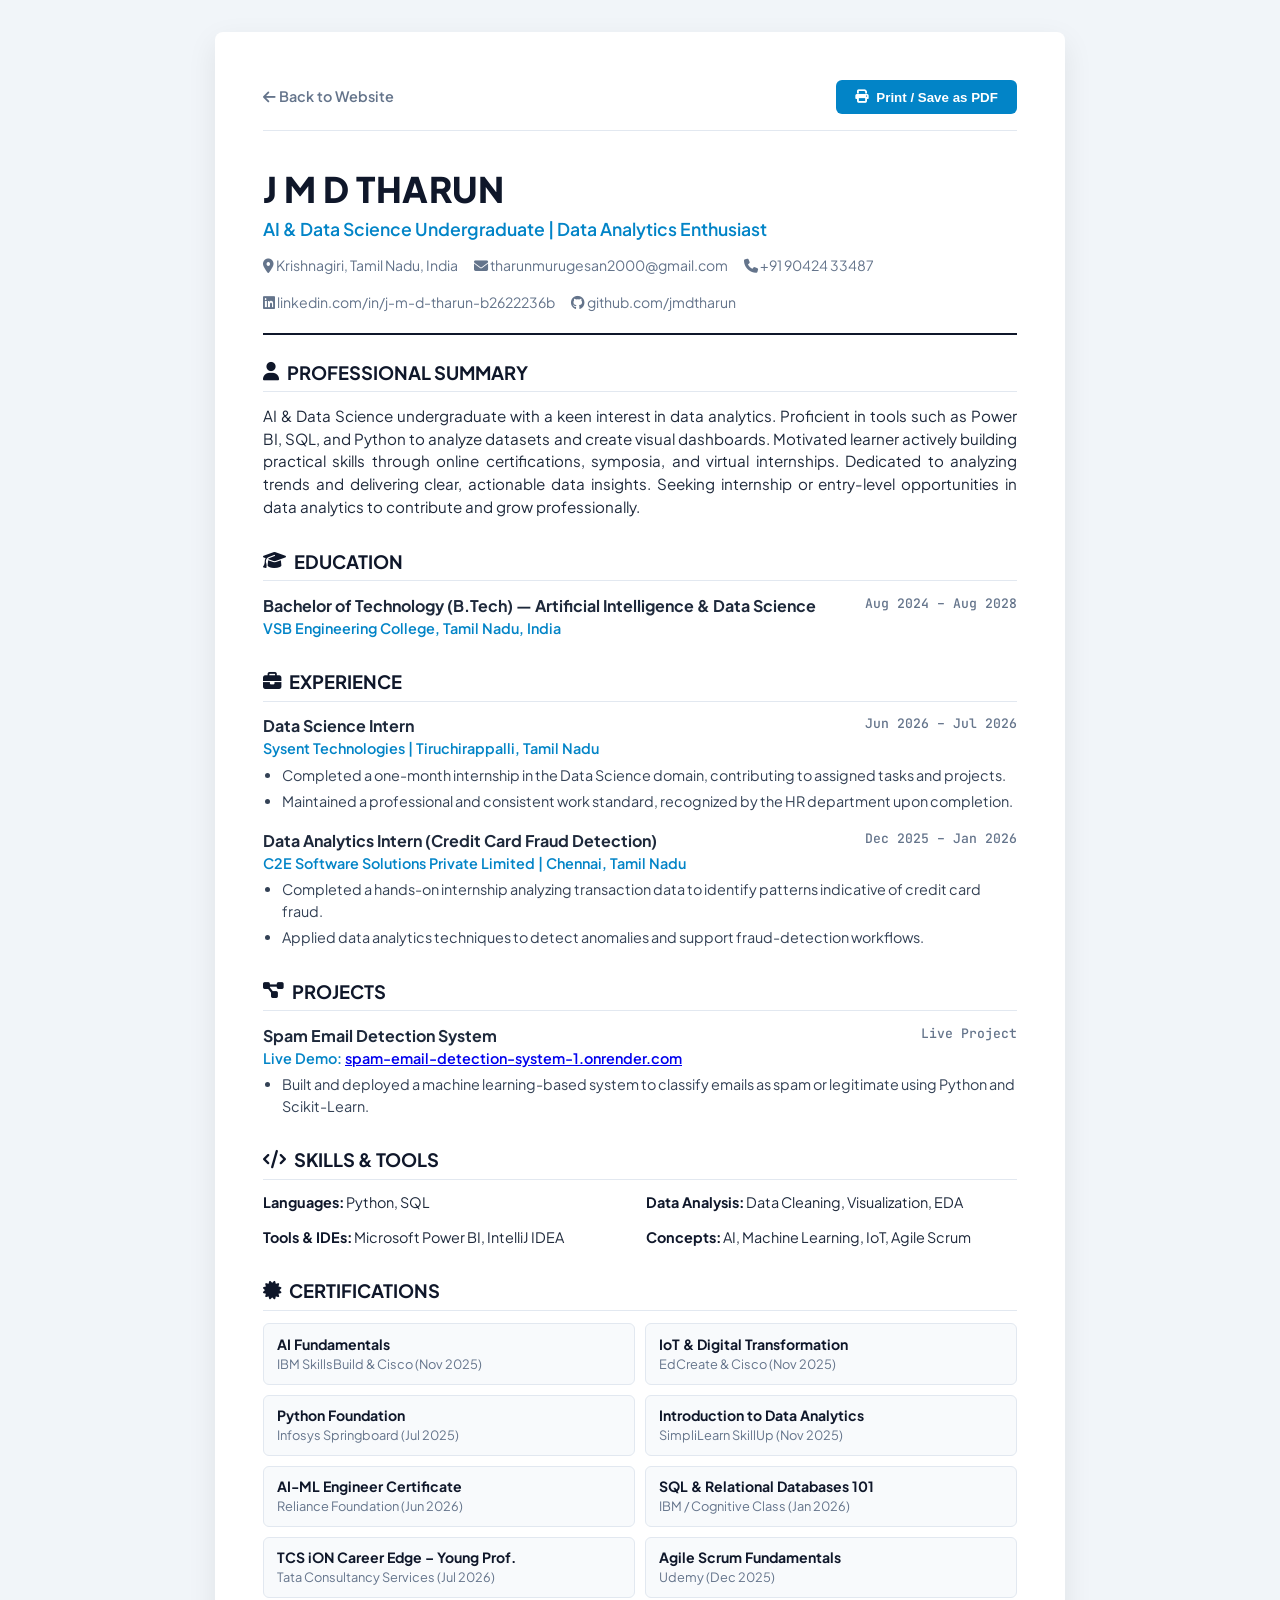
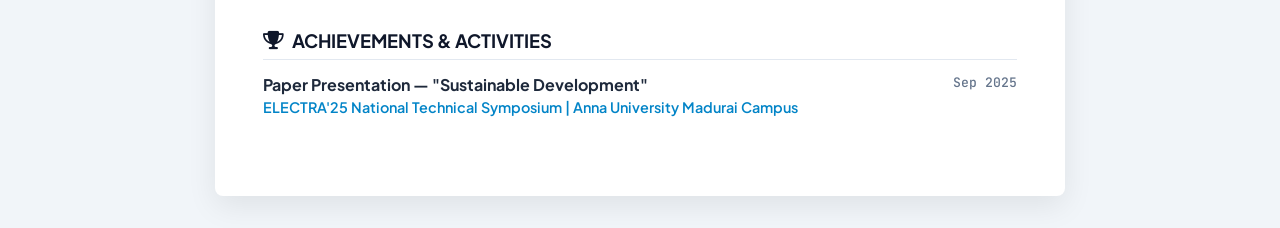
==== resume.html @ 5ec384f8 "Initial commit - Tharun J M D Portfolio website" ====
<!DOCTYPE html>
<html lang="en">
<head>
    <meta charset="UTF-8">
    <meta name="viewport" content="width=device-width, initial-scale=1.0">
    <title>J M D Tharun | Resume</title>
    <link href="https://fonts.googleapis.com/css2?family=Plus+Jakarta+Sans:wght@300;400;500;600;700;800&family=JetBrains+Mono:wght@400;500;600&display=swap" rel="stylesheet">
    <link rel="stylesheet" href="https://cdnjs.cloudflare.com/ajax/libs/font-awesome/6.5.1/css/all.min.css">
    <style>
        :root {
            --primary: #0f172a;
            --accent: #0284c7;
            --text-dark: #1e293b;
            --text-muted: #64748b;
            --border: #e2e8f0;
        }

        *, *::before, *::after {
            box-sizing: border-box;
            margin: 0;
            padding: 0;
        }

        body {
            font-family: 'Plus Jakarta Sans', sans-serif;
            background: #f1f5f9;
            color: var(--text-dark);
            line-height: 1.5;
            padding: 2rem 1rem;
        }

        .resume-container {
            max-width: 850px;
            margin: 0 auto;
            background: #ffffff;
            padding: 3rem;
            border-radius: 8px;
            box-shadow: 0 10px 30px rgba(0, 0, 0, 0.08);
        }

        .header-actions {
            display: flex;
            justify-content: space-between;
            align-items: center;
            margin-bottom: 2rem;
            padding-bottom: 1rem;
            border-bottom: 1px solid var(--border);
        }

        .btn-print {
            background: var(--accent);
            color: #fff;
            border: none;
            padding: 0.6rem 1.2rem;
            border-radius: 6px;
            font-weight: 600;
            cursor: pointer;
            display: inline-flex;
            align-items: center;
            gap: 0.5rem;
        }

        .btn-print:hover {
            background: #0369a1;
        }

        .back-link {
            color: var(--text-muted);
            text-decoration: none;
            font-weight: 600;
            font-size: 0.9rem;
        }

        .back-link:hover {
            color: var(--accent);
        }

        .resume-header {
            border-bottom: 2px solid var(--primary);
            padding-bottom: 1.2rem;
            margin-bottom: 1.5rem;
        }

        .name {
            font-size: 2.2rem;
            font-weight: 800;
            color: var(--primary);
            text-transform: uppercase;
            letter-spacing: 0.5px;
        }

        .title {
            font-size: 1.1rem;
            font-weight: 600;
            color: var(--accent);
            margin-bottom: 0.8rem;
        }

        .contact-info {
            display: flex;
            flex-wrap: wrap;
            gap: 1rem;
            font-size: 0.88rem;
            color: var(--text-muted);
        }

        .contact-info a {
            color: inherit;
            text-decoration: none;
        }

        .contact-info a:hover {
            color: var(--accent);
        }

        .section {
            margin-bottom: 1.8rem;
        }

        .section-title {
            font-size: 1.15rem;
            font-weight: 700;
            color: var(--primary);
            text-transform: uppercase;
            border-bottom: 1px solid var(--border);
            padding-bottom: 0.3rem;
            margin-bottom: 0.8rem;
            display: flex;
            align-items: center;
            gap: 0.5rem;
        }

        .summary {
            font-size: 0.95rem;
            color: var(--text-dark);
            text-align: justify;
        }

        .item {
            margin-bottom: 1rem;
        }

        .item-header {
            display: flex;
            justify-content: space-between;
            font-weight: 700;
            font-size: 1rem;
        }

        .item-sub {
            font-size: 0.9rem;
            color: var(--accent);
            font-weight: 600;
            margin-bottom: 0.3rem;
        }

        .item-date {
            font-family: 'JetBrains Mono', monospace;
            font-size: 0.82rem;
            color: var(--text-muted);
            font-weight: 500;
        }

        .item-list {
            padding-left: 1.2rem;
            font-size: 0.9rem;
            color: #334155;
        }

        .item-list li {
            margin-bottom: 0.3rem;
        }

        .skills-grid {
            display: grid;
            grid-template-columns: 1fr 1fr;
            gap: 0.8rem;
            font-size: 0.9rem;
        }

        .skill-group strong {
            color: var(--primary);
        }

        .cert-list {
            display: grid;
            grid-template-columns: 1fr 1fr;
            gap: 0.6rem;
            font-size: 0.88rem;
        }

        .cert-item {
            background: #f8fafc;
            padding: 0.6rem 0.8rem;
            border-radius: 6px;
            border: 1px solid var(--border);
        }

        .cert-title {
            font-weight: 700;
            color: var(--primary);
        }

        .cert-issuer {
            font-size: 0.8rem;
            color: var(--text-muted);
        }

        @media print {
            body {
                background: none;
                padding: 0;
            }
            .header-actions {
                display: none;
            }
            .resume-container {
                box-shadow: none;
                padding: 0;
                max-width: 100%;
            }
        }
    </style>
</head>
<body>

    <div class="resume-container">
        <div class="header-actions">
            <a href="index.html" class="back-link"><i class="fa-solid fa-arrow-left"></i> Back to Website</a>
            <button onclick="window.print()" class="btn-print"><i class="fa-solid fa-print"></i> Print / Save as PDF</button>
        </div>

        <header class="resume-header">
            <h1 class="name">J M D Tharun</h1>
            <div class="title">AI & Data Science Undergraduate | Data Analytics Enthusiast</div>
            <div class="contact-info">
                <span><i class="fa-solid fa-location-dot"></i> Krishnagiri, Tamil Nadu, India</span>
                <span><i class="fa-solid fa-envelope"></i> <a href="mailto:tharunmurugesan2000@gmail.com">tharunmurugesan2000@gmail.com</a></span>
                <span><i class="fa-solid fa-phone"></i> +91 90424 33487</span>
                <span><i class="fa-brands fa-linkedin"></i> <a href="https://linkedin.com/in/j-m-d-tharun-b2622236b" target="_blank">linkedin.com/in/j-m-d-tharun-b2622236b</a></span>
                <span><i class="fa-brands fa-github"></i> <a href="https://github.com/jmdtharun" target="_blank">github.com/jmdtharun</a></span>
            </div>
        </header>

        <section class="section">
            <h2 class="section-title"><i class="fa-solid fa-user"></i> Professional Summary</h2>
            <p class="summary">
                AI & Data Science undergraduate with a keen interest in data analytics. Proficient in tools such as Power BI, SQL, and Python to analyze datasets and create visual dashboards. Motivated learner actively building practical skills through online certifications, symposia, and virtual internships. Dedicated to analyzing trends and delivering clear, actionable data insights. Seeking internship or entry-level opportunities in data analytics to contribute and grow professionally.
            </p>
        </section>

        <section class="section">
            <h2 class="section-title"><i class="fa-solid fa-graduation-cap"></i> Education</h2>
            <div class="item">
                <div class="item-header">
                    <span>Bachelor of Technology (B.Tech) — Artificial Intelligence & Data Science</span>
                    <span class="item-date">Aug 2024 – Aug 2028</span>
                </div>
                <div class="item-sub">VSB Engineering College, Tamil Nadu, India</div>
            </div>
        </section>

        <section class="section">
            <h2 class="section-title"><i class="fa-solid fa-briefcase"></i> Experience</h2>
            
            <div class="item">
                <div class="item-header">
                    <span>Data Science Intern</span>
                    <span class="item-date">Jun 2026 – Jul 2026</span>
                </div>
                <div class="item-sub">Sysent Technologies | Tiruchirappalli, Tamil Nadu</div>
                <ul class="item-list">
                    <li>Completed a one-month internship in the Data Science domain, contributing to assigned tasks and projects.</li>
                    <li>Maintained a professional and consistent work standard, recognized by the HR department upon completion.</li>
                </ul>
            </div>

            <div class="item">
                <div class="item-header">
                    <span>Data Analytics Intern (Credit Card Fraud Detection)</span>
                    <span class="item-date">Dec 2025 – Jan 2026</span>
                </div>
                <div class="item-sub">C2E Software Solutions Private Limited | Chennai, Tamil Nadu</div>
                <ul class="item-list">
                    <li>Completed a hands-on internship analyzing transaction data to identify patterns indicative of credit card fraud.</li>
                    <li>Applied data analytics techniques to detect anomalies and support fraud-detection workflows.</li>
                </ul>
            </div>
        </section>

        <section class="section">
            <h2 class="section-title"><i class="fa-solid fa-diagram-project"></i> Projects</h2>
            <div class="item">
                <div class="item-header">
                    <span>Spam Email Detection System</span>
                    <span class="item-date">Live Project</span>
                </div>
                <div class="item-sub">Live Demo: <a href="https://spam-email-detection-system-1.onrender.com" target="_blank">spam-email-detection-system-1.onrender.com</a></div>
                <ul class="item-list">
                    <li>Built and deployed a machine learning-based system to classify emails as spam or legitimate using Python and Scikit-Learn.</li>
                </ul>
            </div>
        </section>

        <section class="section">
            <h2 class="section-title"><i class="fa-solid fa-code"></i> Skills & Tools</h2>
            <div class="skills-grid">
                <div class="skill-group"><strong>Languages:</strong> Python, SQL</div>
                <div class="skill-group"><strong>Data Analysis:</strong> Data Cleaning, Visualization, EDA</div>
                <div class="skill-group"><strong>Tools & IDEs:</strong> Microsoft Power BI, IntelliJ IDEA</div>
                <div class="skill-group"><strong>Concepts:</strong> AI, Machine Learning, IoT, Agile Scrum</div>
            </div>
        </section>

        <section class="section">
            <h2 class="section-title"><i class="fa-solid fa-certificate"></i> Certifications</h2>
            <div class="cert-list">
                <div class="cert-item">
                    <div class="cert-title">AI Fundamentals</div>
                    <div class="cert-issuer">IBM SkillsBuild & Cisco (Nov 2025)</div>
                </div>
                <div class="cert-item">
                    <div class="cert-title">IoT & Digital Transformation</div>
                    <div class="cert-issuer">EdCreate & Cisco (Nov 2025)</div>
                </div>
                <div class="cert-item">
                    <div class="cert-title">Python Foundation</div>
                    <div class="cert-issuer">Infosys Springboard (Jul 2025)</div>
                </div>
                <div class="cert-item">
                    <div class="cert-title">Introduction to Data Analytics</div>
                    <div class="cert-issuer">SimpliLearn SkillUp (Nov 2025)</div>
                </div>
                <div class="cert-item">
                    <div class="cert-title">AI-ML Engineer Certificate</div>
                    <div class="cert-issuer">Reliance Foundation (Jun 2026)</div>
                </div>
                <div class="cert-item">
                    <div class="cert-title">SQL & Relational Databases 101</div>
                    <div class="cert-issuer">IBM / Cognitive Class (Jan 2026)</div>
                </div>
                <div class="cert-item">
                    <div class="cert-title">TCS iON Career Edge – Young Prof.</div>
                    <div class="cert-issuer">Tata Consultancy Services (Jul 2026)</div>
                </div>
                <div class="cert-item">
                    <div class="cert-title">Agile Scrum Fundamentals</div>
                    <div class="cert-issuer">Udemy (Dec 2025)</div>
                </div>
            </div>
        </section>

        <section class="section">
            <h2 class="section-title"><i class="fa-solid fa-trophy"></i> Achievements & Activities</h2>
            <div class="item">
                <div class="item-header">
                    <span>Paper Presentation — "Sustainable Development"</span>
                    <span class="item-date">Sep 2025</span>
                </div>
                <div class="item-sub">ELECTRA'25 National Technical Symposium | Anna University Madurai Campus</div>
            </div>
        </section>
    </div>

</body>
</html>
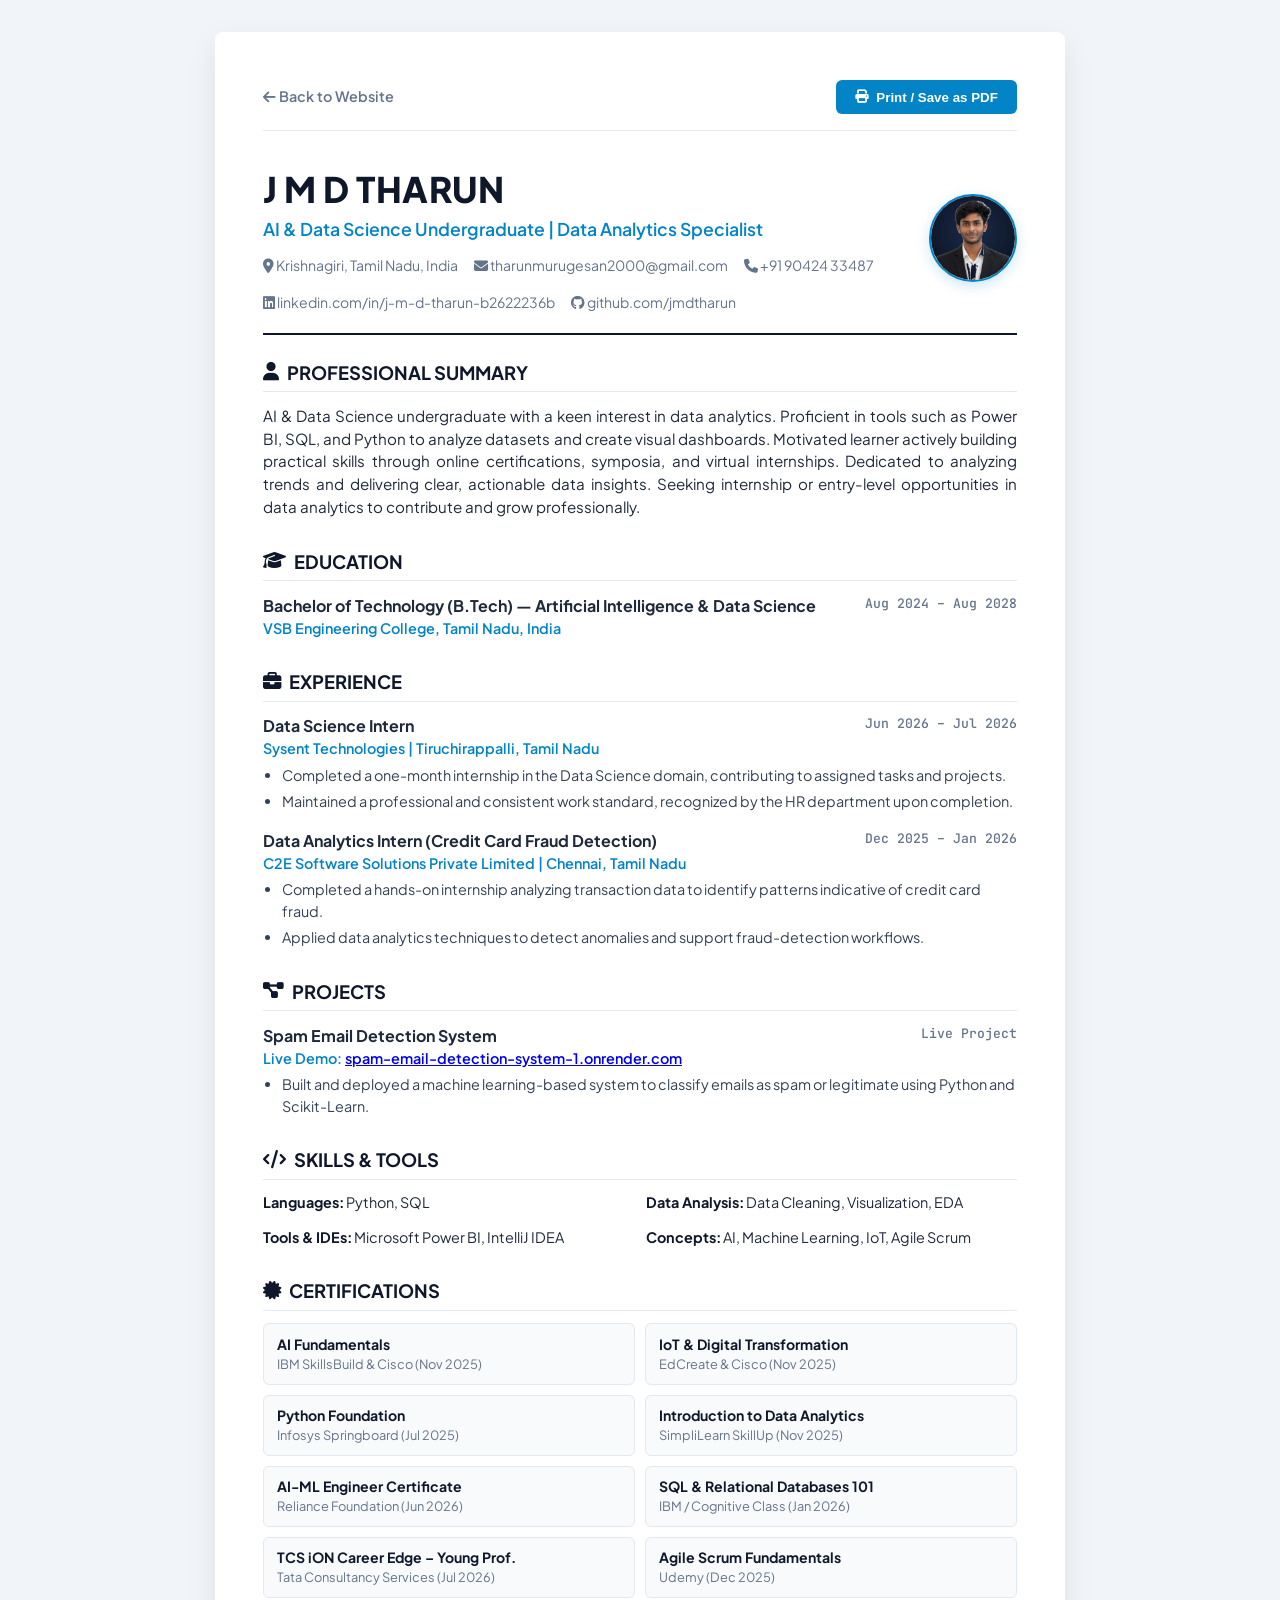
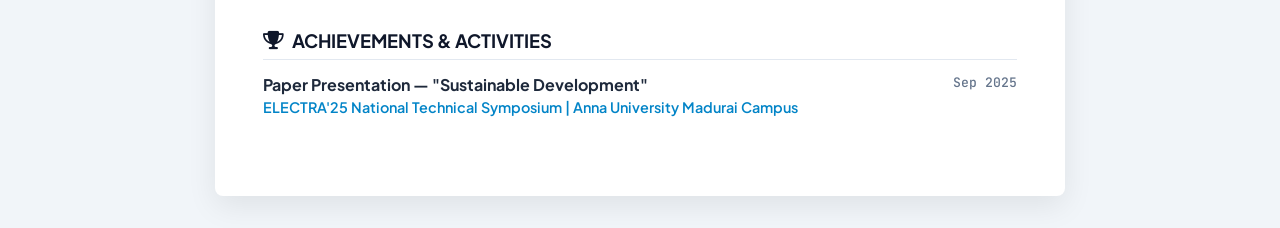
==== commit 65812bce: "feat: add professional profile portrait and enhance portfolio styling and resume" ====
--- a/resume.html
+++ b/resume.html
@@ -76,9 +76,28 @@
         }
 
         .resume-header {
+            display: flex;
+            align-items: center;
+            justify-content: space-between;
+            gap: 1.5rem;
             border-bottom: 2px solid var(--primary);
             padding-bottom: 1.2rem;
             margin-bottom: 1.5rem;
+        }
+
+        .resume-header-text {
+            flex-grow: 1;
+        }
+
+        .resume-avatar {
+            width: 88px;
+            height: 88px;
+            border-radius: 50%;
+            object-fit: cover;
+            object-position: center 15%;
+            border: 2px solid var(--accent);
+            box-shadow: 0 4px 14px rgba(2, 132, 199, 0.2);
+            flex-shrink: 0;
         }
 
         .name {
@@ -206,6 +225,65 @@
             color: var(--text-muted);
         }
 
+        /* Mobile Responsiveness */
+        @media (max-width: 640px) {
+            body {
+                padding: 1rem 0.5rem;
+            }
+
+            .resume-container {
+                padding: 1.25rem 1rem;
+                border-radius: 6px;
+            }
+
+            .header-actions {
+                flex-direction: column;
+                gap: 0.8rem;
+                align-items: stretch;
+                margin-bottom: 1.2rem;
+            }
+
+            .back-link {
+                text-align: center;
+                padding: 0.4rem;
+            }
+
+            .btn-print {
+                justify-content: center;
+                width: 100%;
+            }
+
+            .name {
+                font-size: 1.6rem;
+            }
+
+            .title {
+                font-size: 0.95rem;
+            }
+
+            .contact-info {
+                flex-direction: column;
+                gap: 0.4rem;
+                font-size: 0.82rem;
+            }
+
+            .item-header {
+                flex-direction: column;
+                gap: 0.2rem;
+                font-size: 0.95rem;
+            }
+
+            .skills-grid {
+                grid-template-columns: 1fr;
+                gap: 0.5rem;
+            }
+
+            .cert-list {
+                grid-template-columns: 1fr;
+                gap: 0.5rem;
+            }
+        }
+
         @media print {
             body {
                 background: none;
@@ -231,15 +309,18 @@
         </div>
 
         <header class="resume-header">
-            <h1 class="name">J M D Tharun</h1>
-            <div class="title">AI & Data Science Undergraduate | Data Analytics Enthusiast</div>
-            <div class="contact-info">
-                <span><i class="fa-solid fa-location-dot"></i> Krishnagiri, Tamil Nadu, India</span>
-                <span><i class="fa-solid fa-envelope"></i> <a href="mailto:tharunmurugesan2000@gmail.com">tharunmurugesan2000@gmail.com</a></span>
-                <span><i class="fa-solid fa-phone"></i> +91 90424 33487</span>
-                <span><i class="fa-brands fa-linkedin"></i> <a href="https://linkedin.com/in/j-m-d-tharun-b2622236b" target="_blank">linkedin.com/in/j-m-d-tharun-b2622236b</a></span>
-                <span><i class="fa-brands fa-github"></i> <a href="https://github.com/jmdtharun" target="_blank">github.com/jmdtharun</a></span>
-            </div>
+            <div class="resume-header-text">
+                <h1 class="name">J M D Tharun</h1>
+                <div class="title">AI & Data Science Undergraduate | Data Analytics Specialist</div>
+                <div class="contact-info">
+                    <span><i class="fa-solid fa-location-dot"></i> Krishnagiri, Tamil Nadu, India</span>
+                    <span><i class="fa-solid fa-envelope"></i> <a href="mailto:tharunmurugesan2000@gmail.com">tharunmurugesan2000@gmail.com</a></span>
+                    <span><i class="fa-solid fa-phone"></i> +91 90424 33487</span>
+                    <span><i class="fa-brands fa-linkedin"></i> <a href="https://linkedin.com/in/j-m-d-tharun-b2622236b" target="_blank">linkedin.com/in/j-m-d-tharun-b2622236b</a></span>
+                    <span><i class="fa-brands fa-github"></i> <a href="https://github.com/jmdtharun" target="_blank">github.com/jmdtharun</a></span>
+                </div>
+            </div>
+            <img src="assets/images/profile-portrait.png" alt="J M D Tharun - AI & Data Science" class="resume-avatar">
         </header>
 
         <section class="section">
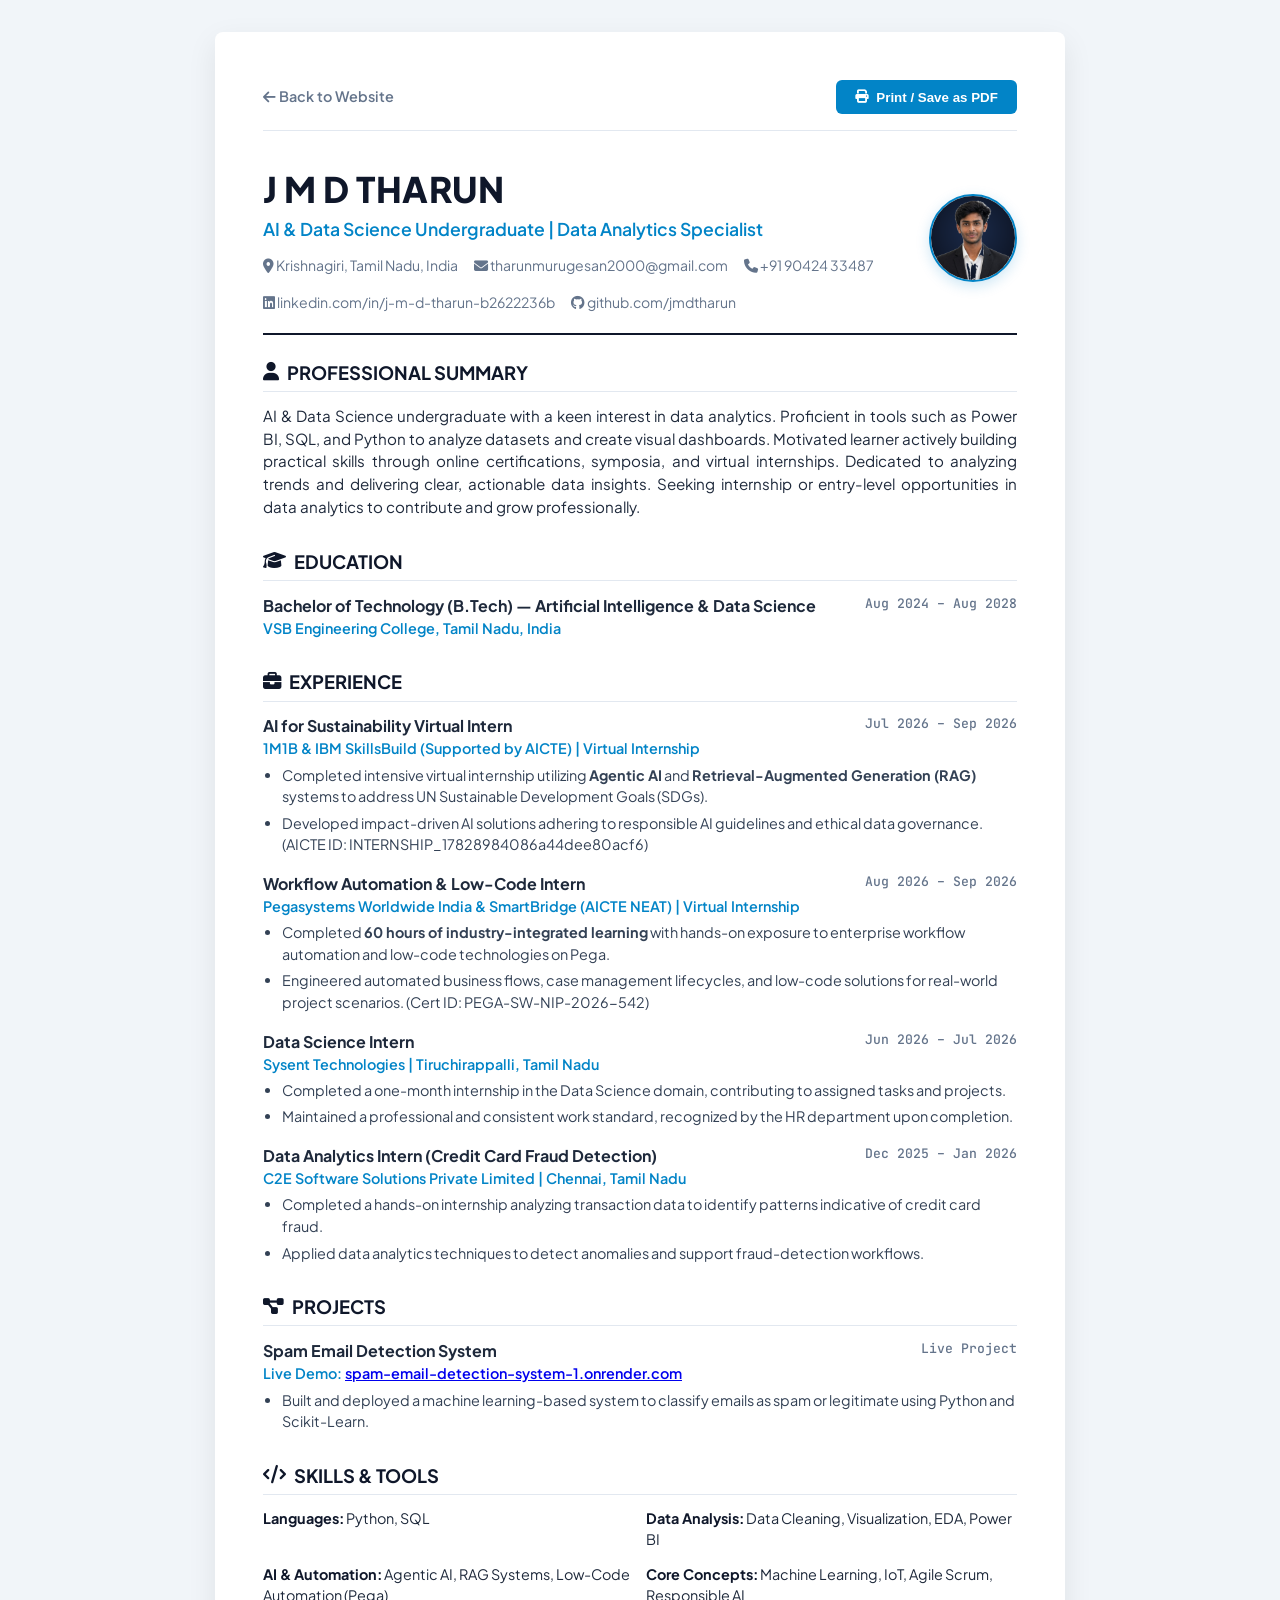
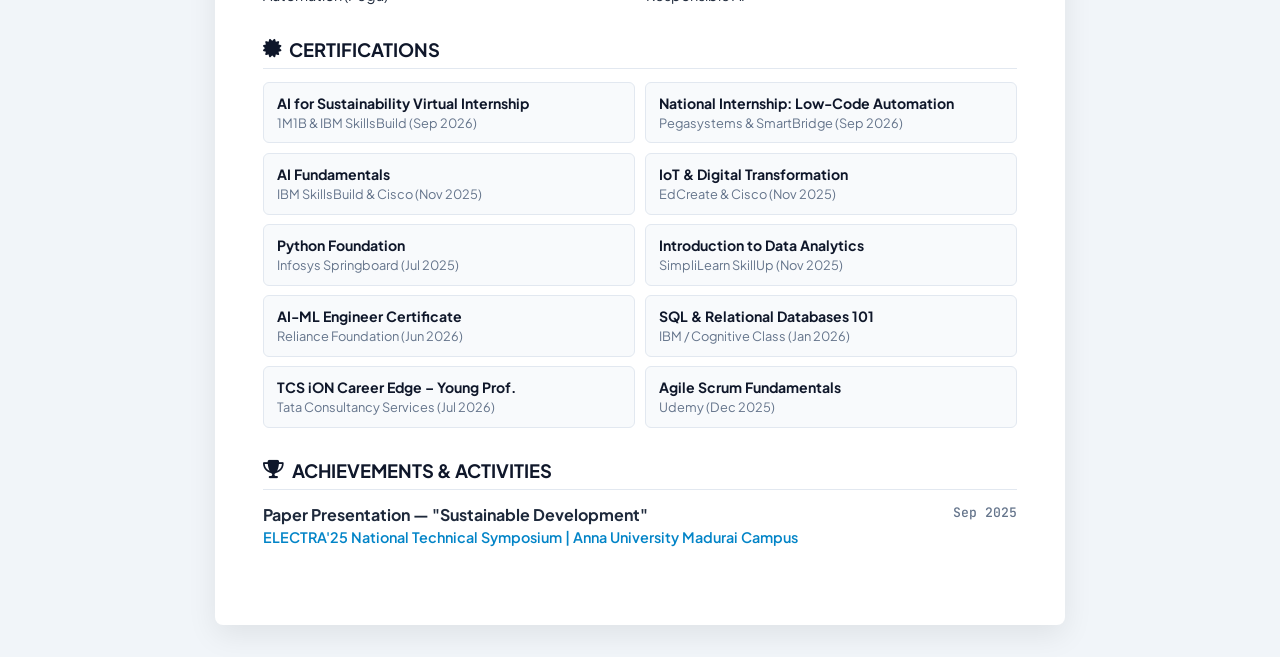
==== commit 3a3f66eb: "feat: add AI & low-code internships, certificates with interactive modal viewer, and update brand lo" ====
--- a/resume.html
+++ b/resume.html
@@ -346,6 +346,30 @@
             
             <div class="item">
                 <div class="item-header">
+                    <span>AI for Sustainability Virtual Intern</span>
+                    <span class="item-date">Jul 2026 – Sep 2026</span>
+                </div>
+                <div class="item-sub">1M1B &amp; IBM SkillsBuild (Supported by AICTE) | Virtual Internship</div>
+                <ul class="item-list">
+                    <li>Completed intensive virtual internship utilizing <strong>Agentic AI</strong> and <strong>Retrieval-Augmented Generation (RAG)</strong> systems to address UN Sustainable Development Goals (SDGs).</li>
+                    <li>Developed impact-driven AI solutions adhering to responsible AI guidelines and ethical data governance. (AICTE ID: INTERNSHIP_17828984086a44dee80acf6)</li>
+                </ul>
+            </div>
+
+            <div class="item">
+                <div class="item-header">
+                    <span>Workflow Automation &amp; Low-Code Intern</span>
+                    <span class="item-date">Aug 2026 – Sep 2026</span>
+                </div>
+                <div class="item-sub">Pegasystems Worldwide India &amp; SmartBridge (AICTE NEAT) | Virtual Internship</div>
+                <ul class="item-list">
+                    <li>Completed <strong>60 hours of industry-integrated learning</strong> with hands-on exposure to enterprise workflow automation and low-code technologies on Pega.</li>
+                    <li>Engineered automated business flows, case management lifecycles, and low-code solutions for real-world project scenarios. (Cert ID: PEGA-SW-NIP-2026-542)</li>
+                </ul>
+            </div>
+
+            <div class="item">
+                <div class="item-header">
                     <span>Data Science Intern</span>
                     <span class="item-date">Jun 2026 – Jul 2026</span>
                 </div>
@@ -387,9 +411,9 @@
             <h2 class="section-title"><i class="fa-solid fa-code"></i> Skills & Tools</h2>
             <div class="skills-grid">
                 <div class="skill-group"><strong>Languages:</strong> Python, SQL</div>
-                <div class="skill-group"><strong>Data Analysis:</strong> Data Cleaning, Visualization, EDA</div>
-                <div class="skill-group"><strong>Tools & IDEs:</strong> Microsoft Power BI, IntelliJ IDEA</div>
-                <div class="skill-group"><strong>Concepts:</strong> AI, Machine Learning, IoT, Agile Scrum</div>
+                <div class="skill-group"><strong>Data Analysis:</strong> Data Cleaning, Visualization, EDA, Power BI</div>
+                <div class="skill-group"><strong>AI &amp; Automation:</strong> Agentic AI, RAG Systems, Low-Code Automation (Pega)</div>
+                <div class="skill-group"><strong>Core Concepts:</strong> Machine Learning, IoT, Agile Scrum, Responsible AI</div>
             </div>
         </section>
 
@@ -397,6 +421,14 @@
             <h2 class="section-title"><i class="fa-solid fa-certificate"></i> Certifications</h2>
             <div class="cert-list">
                 <div class="cert-item">
+                    <div class="cert-title">AI for Sustainability Virtual Internship</div>
+                    <div class="cert-issuer">1M1B &amp; IBM SkillsBuild (Sep 2026)</div>
+                </div>
+                <div class="cert-item">
+                    <div class="cert-title">National Internship: Low-Code Automation</div>
+                    <div class="cert-issuer">Pegasystems &amp; SmartBridge (Sep 2026)</div>
+                </div>
+                <div class="cert-item">
                     <div class="cert-title">AI Fundamentals</div>
                     <div class="cert-issuer">IBM SkillsBuild & Cisco (Nov 2025)</div>
                 </div>
